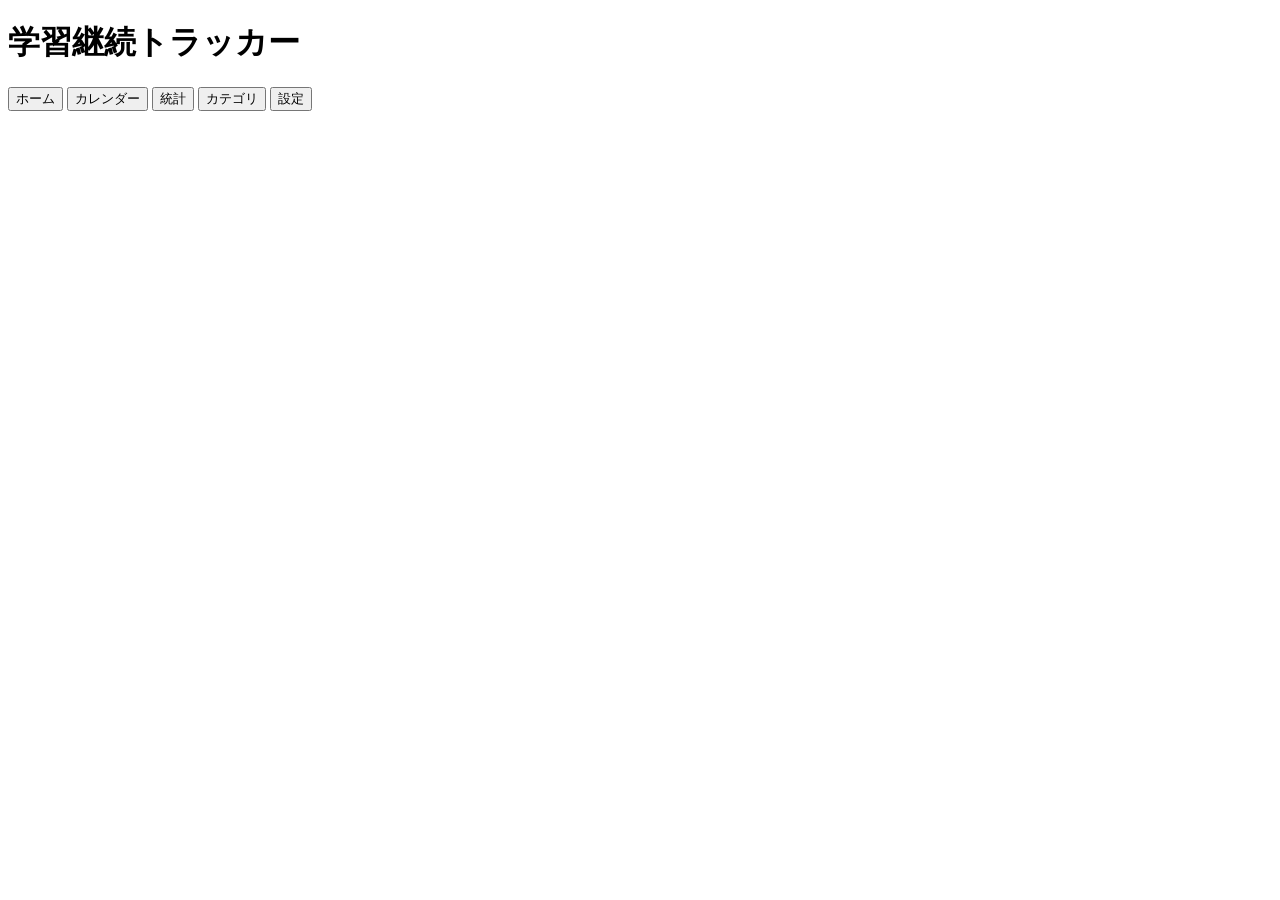
==== index.html @ 79818fa2 "html" ====
<!DOCTYPE html>
<html lang="ja">
<head>
<meta charset="UTF-8">
<meta name="viewport" content="width=device-width, initial-scale=1, viewport-fit=cover">
<meta name="theme-color" content="#4C6EF5">
<title>学習継続トラッカー</title>
<link rel="manifest" href="manifest.json">
<link rel="icon" type="image/png" href="icons/icon-192.png">
<link rel="apple-touch-icon" href="icons/icon-192.png">
<link rel="stylesheet" href="css/style.css">
</head>
<body>

<header class="app-header">
  <h1>学習継続トラッカー</h1>
</header>

<main id="main">
  <section id="view-home" class="view"></section>
  <section id="view-calendar" class="view" hidden></section>
  <section id="view-stats" class="view" hidden></section>
  <section id="view-categories" class="view" hidden></section>
  <section id="view-settings" class="view" hidden></section>
</main>

<nav class="tab-nav">
  <button class="tab-btn" data-view="home" type="button">ホーム</button>
  <button class="tab-btn" data-view="calendar" type="button">カレンダー</button>
  <button class="tab-btn" data-view="stats" type="button">統計</button>
  <button class="tab-btn" data-view="categories" type="button">カテゴリ</button>
  <button class="tab-btn" data-view="settings" type="button">設定</button>
</nav>

<script src="js/db.js"></script>
<script src="js/notify.js"></script>
<script src="js/home.js"></script>
<script src="js/calendar.js"></script>
<script src="js/stats.js"></script>
<script src="js/categories.js"></script>
<script src="js/settings.js"></script>
<script src="js/app.js"></script>
</body>
</html>
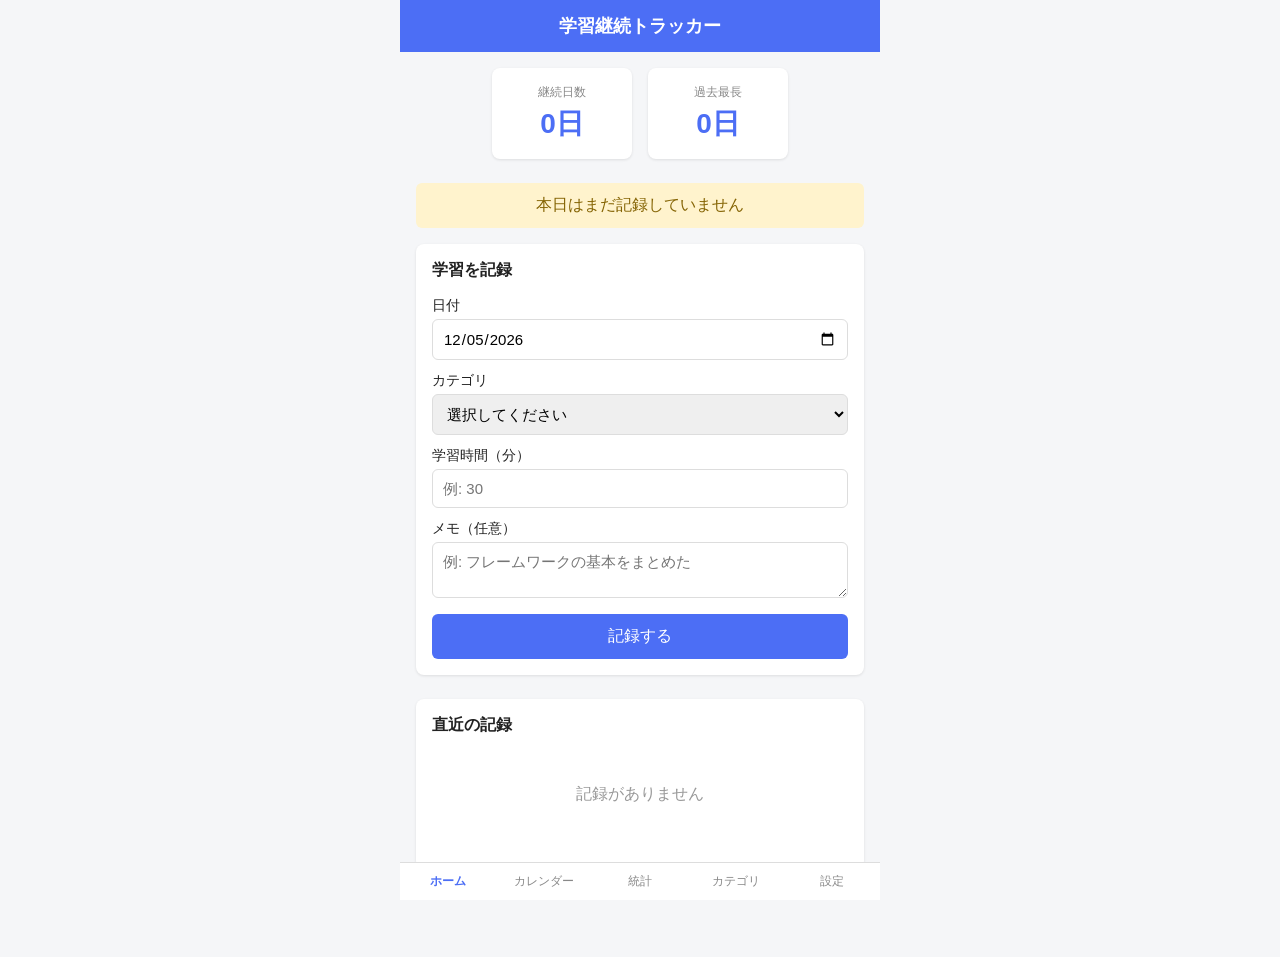
==== commit 3c9cbaaf: "fix: index.html に streak.js の読み込みを追加（ホーム画面が空白になるバグ修正）" ====
--- a/index.html
+++ b/index.html
@@ -33,6 +33,7 @@
 </nav>
 
 <script src="js/db.js"></script>
+<script src="js/streak.js"></script>
 <script src="js/notify.js"></script>
 <script src="js/home.js"></script>
 <script src="js/calendar.js"></script>
--- a/css/style.css
+++ b/css/style.css
@@ -0,0 +1,559 @@
+* {
+  box-sizing: border-box;
+}
+
+html, body {
+  margin: 0;
+  padding: 0;
+  font-family: -apple-system, BlinkMacSystemFont, "Hiragino Sans", "Yu Gothic", sans-serif;
+  background: #f5f6f8;
+  color: #222;
+  overflow-x: hidden;
+}
+
+body {
+  display: flex;
+  flex-direction: column;
+  min-height: 100vh;
+  max-width: 480px;
+  margin: 0 auto;
+}
+
+.app-header {
+  position: sticky;
+  top: 0;
+  background: #4C6EF5;
+  color: #fff;
+  padding: 14px 16px;
+  text-align: center;
+  z-index: 10;
+}
+
+.app-header h1 {
+  margin: 0;
+  font-size: 18px;
+}
+
+#main {
+  flex: 1;
+  padding-bottom: 72px;
+}
+
+.view {
+  padding: 16px;
+}
+
+.view[hidden] {
+  display: none;
+}
+
+.tab-nav {
+  position: fixed;
+  left: 0;
+  right: 0;
+  bottom: 0;
+  max-width: 480px;
+  margin: 0 auto;
+  display: flex;
+  background: #fff;
+  border-top: 1px solid #ddd;
+  padding-bottom: env(safe-area-inset-bottom, 0);
+}
+
+.tab-btn {
+  flex: 1;
+  border: none;
+  background: none;
+  padding: 10px 4px;
+  font-size: 12px;
+  color: #888;
+}
+
+.tab-btn.active {
+  color: #4C6EF5;
+  font-weight: bold;
+}
+
+button {
+  font-family: inherit;
+  cursor: pointer;
+}
+
+input, select, textarea {
+  font-family: inherit;
+  font-size: 16px;
+  padding: 8px;
+  border: 1px solid #ccc;
+  border-radius: 6px;
+  width: 100%;
+}
+
+.btn-primary {
+  background: #4C6EF5;
+  color: #fff;
+  border: none;
+  border-radius: 6px;
+  padding: 10px 16px;
+  font-size: 15px;
+}
+
+.placeholder {
+  color: #999;
+  text-align: center;
+  padding: 32px 0;
+}
+
+.home-streak {
+  display: flex;
+  gap: 16px;
+  margin-bottom: 24px;
+  justify-content: center;
+}
+
+.streak-item {
+  background: #fff;
+  border-radius: 8px;
+  padding: 16px;
+  text-align: center;
+  flex: 1;
+  max-width: 140px;
+  box-shadow: 0 1px 3px rgba(0, 0, 0, 0.1);
+}
+
+.streak-label {
+  font-size: 12px;
+  color: #888;
+  margin-bottom: 4px;
+}
+
+.streak-value {
+  font-size: 28px;
+  font-weight: bold;
+  color: #4C6EF5;
+}
+
+.home-warning {
+  background: #fff3cd;
+  color: #856404;
+  padding: 12px;
+  border-radius: 6px;
+  margin-bottom: 16px;
+  text-align: center;
+}
+
+.home-form {
+  background: #fff;
+  border-radius: 8px;
+  padding: 16px;
+  margin-bottom: 24px;
+  box-shadow: 0 1px 3px rgba(0, 0, 0, 0.1);
+}
+
+.home-form h3 {
+  margin: 0 0 16px 0;
+  font-size: 16px;
+}
+
+.form-group {
+  margin-bottom: 12px;
+}
+
+.form-group label {
+  display: block;
+  font-size: 14px;
+  font-weight: 500;
+  margin-bottom: 4px;
+}
+
+.form-group input,
+.form-group select,
+.form-group textarea {
+  width: 100%;
+  padding: 10px;
+  border: 1px solid #ddd;
+  border-radius: 6px;
+  font-size: 15px;
+}
+
+.btn-large {
+  width: 100%;
+  padding: 12px;
+  font-size: 16px;
+}
+
+.home-recent {
+  background: #fff;
+  border-radius: 8px;
+  padding: 16px;
+  box-shadow: 0 1px 3px rgba(0, 0, 0, 0.1);
+}
+
+.home-recent h3 {
+  margin: 0 0 12px 0;
+  font-size: 16px;
+}
+
+.log-item {
+  border-bottom: 1px solid #eee;
+  padding: 12px 0;
+  display: flex;
+  justify-content: space-between;
+  align-items: center;
+}
+
+.log-item:last-child {
+  border-bottom: none;
+}
+
+.log-info {
+  flex: 1;
+}
+
+.log-date {
+  font-weight: 500;
+  margin-bottom: 4px;
+}
+
+.log-category {
+  display: inline-block;
+  margin-right: 8px;
+}
+
+.log-duration {
+  display: inline-block;
+  color: #666;
+  font-size: 14px;
+}
+
+.log-memo {
+  font-size: 13px;
+  color: #888;
+  margin-top: 4px;
+}
+
+.log-actions {
+  display: flex;
+  gap: 6px;
+}
+
+.btn-edit, .btn-delete {
+  padding: 6px 10px;
+  border: 1px solid #ddd;
+  background: #f5f6f8;
+  border-radius: 4px;
+  font-size: 12px;
+}
+
+.btn-delete {
+  color: #dc3545;
+  border-color: #dc3545;
+}
+
+.modal {
+  position: fixed;
+  top: 0;
+  left: 0;
+  right: 0;
+  bottom: 0;
+  background: rgba(0, 0, 0, 0.5);
+  display: flex;
+  align-items: center;
+  justify-content: center;
+  z-index: 100;
+}
+
+.modal-content {
+  background: #fff;
+  border-radius: 8px;
+  padding: 24px;
+  max-width: 90%;
+  width: 100%;
+}
+
+.modal-content h3 {
+  margin: 0 0 16px 0;
+}
+
+.home-goal {
+  background: #fff;
+  border-radius: 8px;
+  padding: 16px;
+  margin-bottom: 24px;
+  box-shadow: 0 1px 3px rgba(0, 0, 0, 0.1);
+}
+
+.goal-label {
+  font-size: 14px;
+  font-weight: 500;
+  margin-bottom: 8px;
+  color: #666;
+}
+
+.goal-progress {
+  display: flex;
+  flex-direction: column;
+  gap: 8px;
+}
+
+.progress-bar {
+  height: 8px;
+  background: #eee;
+  border-radius: 4px;
+  overflow: hidden;
+}
+
+.progress-fill {
+  height: 100%;
+  background: linear-gradient(90deg, #4C6EF5, #12B886);
+  transition: width 0.3s;
+}
+
+.progress-text {
+  font-size: 13px;
+  color: #666;
+  text-align: right;
+}
+
+.settings-section {
+  background: #fff;
+  border-radius: 8px;
+  padding: 16px;
+  margin-bottom: 16px;
+  box-shadow: 0 1px 3px rgba(0, 0, 0, 0.1);
+}
+
+.settings-section h3 {
+  margin: 0 0 12px 0;
+  font-size: 16px;
+}
+
+.settings-section label {
+  display: block;
+  font-size: 14px;
+  margin-bottom: 4px;
+}
+
+.settings-section input[type="checkbox"] {
+  width: auto;
+  margin-right: 8px;
+}
+
+button:disabled {
+  opacity: 0.5;
+  cursor: not-allowed;
+}
+
+.calendar-header {
+  display: flex;
+  justify-content: space-between;
+  align-items: center;
+  margin-bottom: 16px;
+  background: #fff;
+  padding: 12px;
+  border-radius: 8px;
+}
+
+.cal-nav {
+  background: none;
+  border: none;
+  font-size: 20px;
+  color: #4C6EF5;
+  cursor: pointer;
+}
+
+.cal-month {
+  font-weight: bold;
+  font-size: 16px;
+}
+
+.calendar-weekdays {
+  display: grid;
+  grid-template-columns: repeat(7, 1fr);
+  gap: 4px;
+  margin-bottom: 8px;
+  text-align: center;
+  font-size: 12px;
+  font-weight: 500;
+  color: #666;
+}
+
+.calendar-grid {
+  display: flex;
+  flex-direction: column;
+  gap: 4px;
+}
+
+.cal-week {
+  display: grid;
+  grid-template-columns: repeat(7, 1fr);
+  gap: 4px;
+}
+
+.cal-day {
+  aspect-ratio: 1;
+  border: 1px solid #ddd;
+  border-radius: 6px;
+  background: #f5f6f8;
+  font-size: 14px;
+  cursor: pointer;
+  transition: all 0.2s;
+}
+
+.cal-day:hover:not(:disabled) {
+  border-color: #4C6EF5;
+}
+
+.cal-day.cal-other-month {
+  color: #ccc;
+  background: #f9f9f9;
+}
+
+.cal-intensity-0 { background: #f5f6f8; }
+.cal-intensity-1 { background: #dbeafe; }
+.cal-intensity-2 { background: #bfdbfe; }
+.cal-intensity-3 { background: #60a5fa; }
+.cal-intensity-4 { background: #3b82f6; }
+.cal-intensity-5 { background: #1d4ed8; color: #fff; }
+
+.log-item-modal {
+  padding: 8px;
+  border-bottom: 1px solid #eee;
+}
+
+.log-item-modal:last-child {
+  border-bottom: none;
+}
+
+.categories-list {
+  background: #fff;
+  border-radius: 8px;
+  padding: 16px;
+  margin-bottom: 16px;
+  box-shadow: 0 1px 3px rgba(0, 0, 0, 0.1);
+}
+
+.categories-list h3 {
+  margin: 0 0 12px 0;
+}
+
+.cat-item {
+  display: flex;
+  align-items: center;
+  padding: 10px;
+  border-bottom: 1px solid #eee;
+  gap: 10px;
+}
+
+.cat-item:last-child {
+  border-bottom: none;
+}
+
+.cat-color {
+  width: 30px;
+  height: 30px;
+  border-radius: 4px;
+}
+
+.cat-name {
+  flex: 1;
+  font-weight: 500;
+}
+
+.cat-actions {
+  display: flex;
+  gap: 6px;
+}
+
+.btn-edit-cat, .btn-delete-cat {
+  padding: 6px 10px;
+  border: 1px solid #ddd;
+  background: #f5f6f8;
+  border-radius: 4px;
+  font-size: 12px;
+  cursor: pointer;
+}
+
+.btn-delete-cat {
+  color: #dc3545;
+  border-color: #dc3545;
+}
+
+.category-form {
+  background: #fff;
+  border-radius: 8px;
+  padding: 16px;
+  box-shadow: 0 1px 3px rgba(0, 0, 0, 0.1);
+}
+
+.category-form h3 {
+  margin: 0 0 12px 0;
+}
+
+.stats-period {
+  display: flex;
+  gap: 8px;
+  margin-bottom: 16px;
+  background: #fff;
+  padding: 12px;
+  border-radius: 8px;
+}
+
+.period-btn {
+  flex: 1;
+  padding: 8px;
+  border: 1px solid #ddd;
+  background: #f5f6f8;
+  border-radius: 6px;
+  cursor: pointer;
+  font-size: 14px;
+}
+
+.period-btn.active {
+  background: #4C6EF5;
+  color: #fff;
+  border-color: #4C6EF5;
+}
+
+.stats-section {
+  background: #fff;
+  border-radius: 8px;
+  padding: 16px;
+  margin-bottom: 16px;
+  box-shadow: 0 1px 3px rgba(0, 0, 0, 0.1);
+}
+
+.stats-section h3 {
+  margin: 0 0 12px 0;
+}
+
+.stat-cat-item {
+  display: flex;
+  align-items: center;
+  padding: 10px;
+  border-bottom: 1px solid #eee;
+  gap: 10px;
+}
+
+.stat-cat-item:last-child {
+  border-bottom: none;
+}
+
+.stat-cat-color {
+  width: 25px;
+  height: 25px;
+  border-radius: 4px;
+}
+
+.stat-cat-name {
+  flex: 1;
+  font-weight: 500;
+}
+
+.stat-cat-duration {
+  color: #666;
+  font-size: 14px;
+}
+
+#chart-container {
+  overflow-x: auto;
+}
